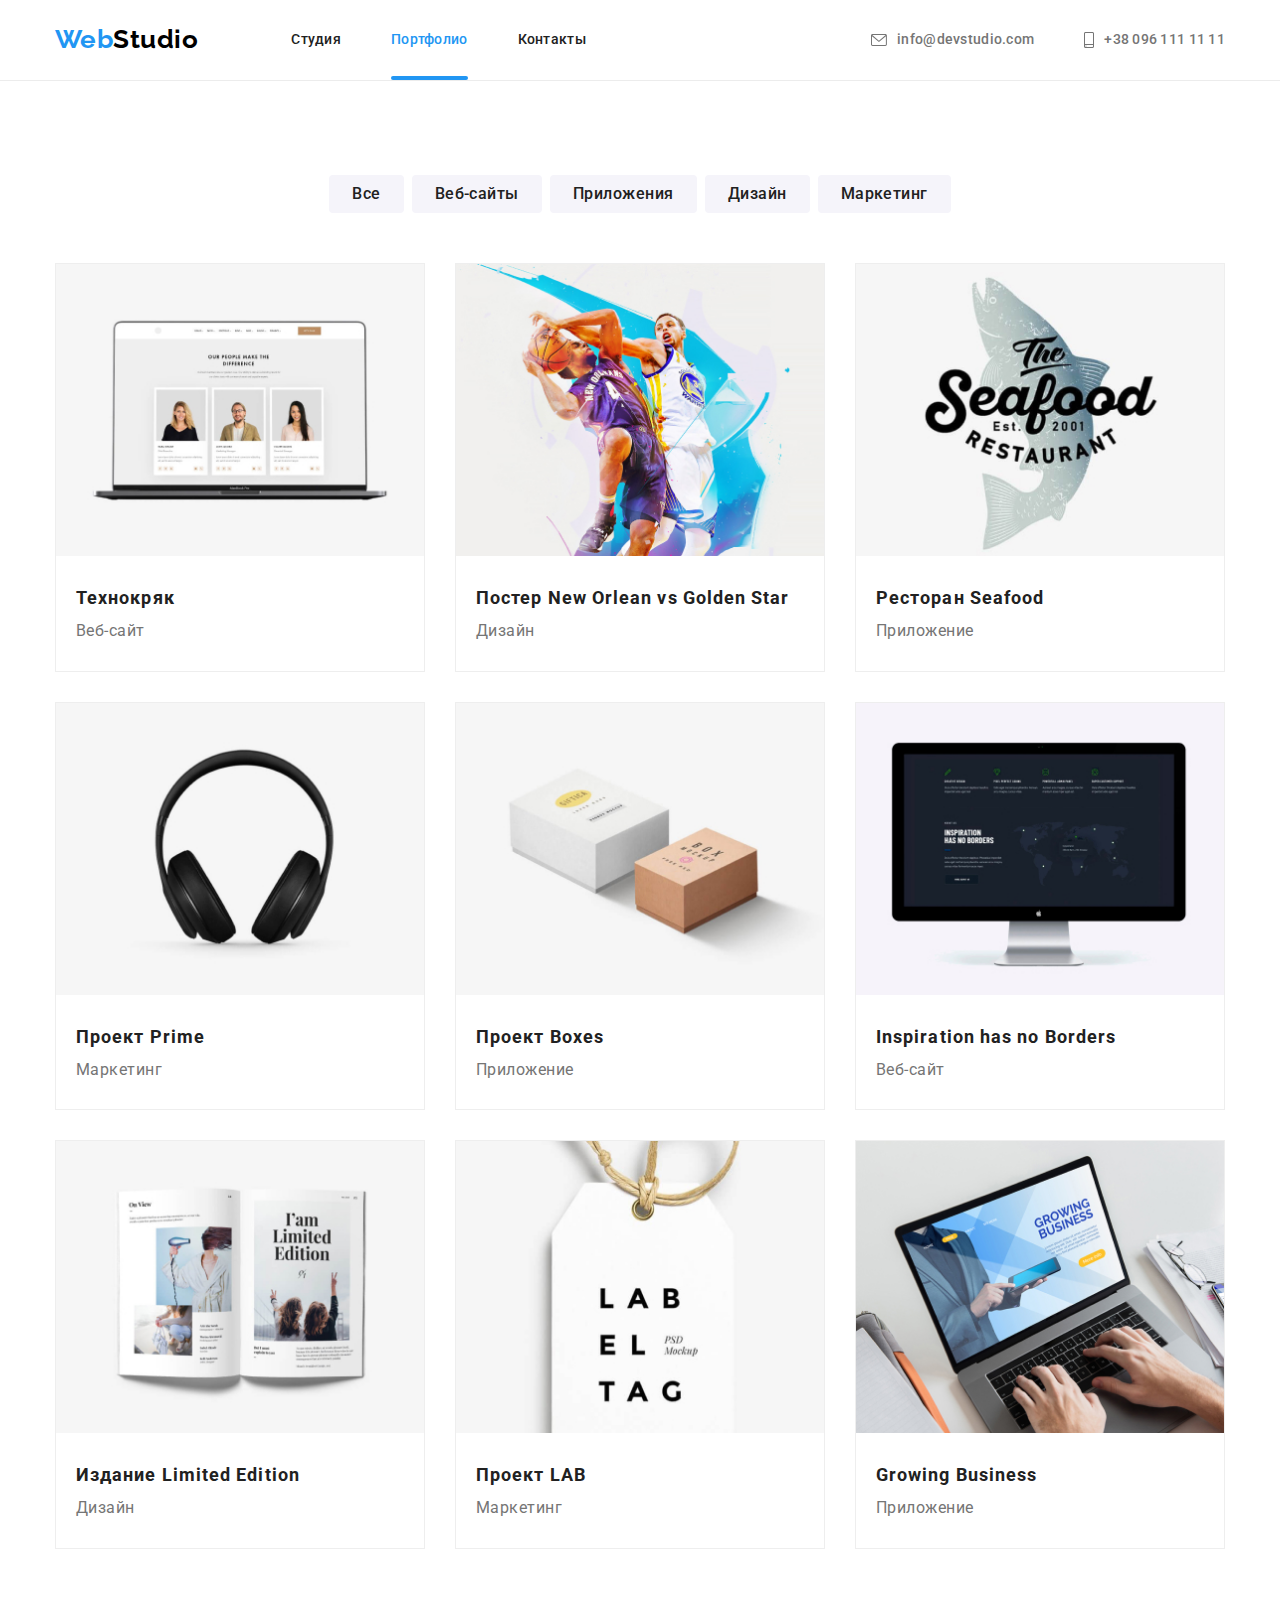
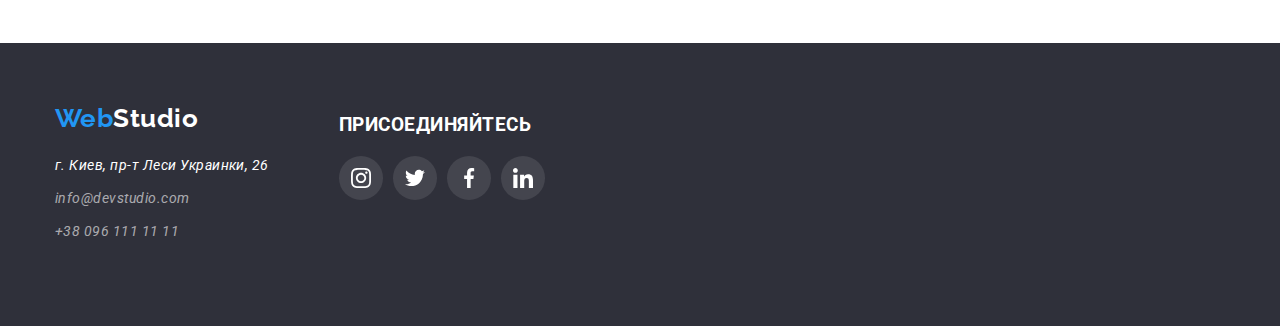
==== portfolio.html @ b2497fbb "Создал реп ДЗ6" ====
<!DOCTYPE html>
<html lang="ru">
  <head>
    <meta charset="UTF-8" />
    <meta name="viewport" content="width=device-width, initial-scale=1.0" />
    <title>portfolio</title>
    <link
      href="https://fonts.googleapis.com/css2?family=Raleway&family=Roboto:wght@400;500;700&display=swap"
      rel="stylesheet"
    />
    <link
      rel="stylesheet"
      href="https://cdnjs.cloudflare.com/ajax/libs/modern-normalize/1.0.0/modern-normalize.min.css"
    />
    <link rel="stylesheet" href="./css/style.css" />
  </head>
  <body>
    <!--header-->

    <header>
      <div class="container main-navigation">
        <nav class="main-nav">
          <a href="/" class="logo">
            Web<span class="logo-studio">Studio</span>
          </a>

          <ul class="header-nav">
            <li class="item">
              <a href="./index.html" class="link">Студия</a>
            </li>
            <li class="item">
              <a href="./portfolio.html" class="link current">Портфолио</a>
            </li>
            <li class="item">
              <a href="" class="link">Контакты</a>
            </li>
          </ul>
        </nav>
        <ul class="header-adress">
          <li class="item">
            <a href="mailto:info@devstudio.com">
              <svg class="mail-svg" width="16" height="12">
                <use href="./images/symbol-defs.svg#icon-mail"></use>
              </svg>
              info@devstudio.com</a
            >
          </li>
          <li class="item">
            <a href="tel:+380961111111">
              <svg class="tel-svg" width="10" height="16">
                <use href="./images/symbol-defs.svg#icon-smartphone"></use>
              </svg>
              +38 096 111 11 11</a
            >
          </li>
        </ul>
      </div>
    </header>

    <main>
      <section class="section card-item">
        <div class="container item-button">
          <h1 class="is-hidden">Портфолио</h1>
          <ul class="button-portfolio">
            <li class="item"><button type="button">Все</button></li>
            <li class="item"><button type="button">Веб-сайты</button></li>
            <li class="item"><button type="button">Приложения</button></li>
            <li class="item"><button type="button">Дизайн</button></li>
            <li class="item"><button type="button">Маркетинг</button></li>
          </ul>
        </div>
        <div class="container">
          <ul class="card-link">
            <li class="item">
              <a href="">
                <div class="card-container">
                  <img src="./images/pf1.jpg" alt="карточки сотрудников" />
                  <div class="overlay-container">
                    <p class="overlay-text">Технокряк это современная площадка распространения коронавируса. Компании используют эту платформу для цифрового шпионажа и атак на защищённые сервера конкурентов.</p>
                  </div>
                </div>
                
                <div class="card-img">
                  <h2>Технокряк</h2>
                  <p>Веб-сайт</p>
                </div>
              </a>
            </li>

            <li class="item">
              <a href="">
                <div class="card-container">
                  <img src="./images/pf2.jpg" alt="баскетболисты" />
                  <div class="overlay-container">
                    <p class="overlay-text">Технокряк это современная площадка распространения коронавируса. Компании используют эту платформу для цифрового шпионажа и атак на защищённые сервера конкурентов.</p>
                  </div>
                </div>
                
                <div class="card-img">
                  <h2>Постер New Orlean vs Golden Star</h2>
                  <p>Дизайн</p>
                </div>
              </a>
            </li>

            <li class="item">
              <a href="">
                <div class="card-container">
                  <img src="./images/pf3.jpg" alt="лого ресторана" />
                  <div class="overlay-container">
                    <p class="overlay-text">Технокряк это современная площадка распространения коронавируса. Компании используют эту платформу для цифрового шпионажа и атак на защищённые сервера конкурентов.</p>
                  </div>
                </div>
                
                <div class="card-img">
                  <h2>Ресторан Seafood</h2>
                  <p>Приложение</p>
                </div>
              </a>
            </li>

            <li class="item">
              <a href="">
                <div class="card-container">
                  <img src="./images/pf4.jpg" alt="наушники" />
                  <div class="overlay-container">
                    <p class="overlay-text">Технокряк это современная площадка распространения коронавируса. Компании используют эту платформу для цифрового шпионажа и атак на защищённые сервера конкурентов.</p>
                  </div>
                </div>
                
                <div class="card-img">
                  <h2>Проект Prime</h2>
                  <p>Маркетинг</p>
                </div>
              </a>
            </li>

            <li class="item">
              <a href="">
                <div class="card-container">
                  <img src="./images/pf5.jpg" alt="коробки" />
                  <div class="overlay-container">
                    <p class="overlay-text">Технокряк это современная площадка распространения коронавируса. Компании используют эту платформу для цифрового шпионажа и атак на защищённые сервера конкурентов.</p>
                  </div>
                </div>
                
                <div class="card-img">
                  <h2>Проект Boxes</h2>
                  <p>Приложение</p>
                </div>
              </a>
            </li>

            <li class="item">
              <a href="">
                <div class="card-container">
                  <img src="./images/pf6.jpg" alt="монитор" />
                  <div class="overlay-container">
                    <p class="overlay-text">Технокряк это современная площадка распространения коронавируса. Компании используют эту платформу для цифрового шпионажа и атак на защищённые сервера конкурентов.</p>
                  </div>
                </div>
                
                <div class="card-img">
                  <h2>Inspiration has no Borders</h2>
                  <p>Веб-сайт</p>
                </div>
              </a>
            </li>

            <li class="item">
              <a href="">
                <div class="card-container">
                  <img src="./images/pf7.jpg" alt="журнал" />
                  <div class="overlay-container">
                    <p class="overlay-text">Технокряк это современная площадка распространения коронавируса. Компании используют эту платформу для цифрового шпионажа и атак на защищённые сервера конкурентов.</p>
                  </div>
                </div>
                
                <div class="card-img">
                  <h2>Издание Limited Edition</h2>
                  <p>Дизайн</p>
                </div>
              </a>
            </li>

            <li class="item">
              <a href="">
                <div class="card-container">
                  <img src="./images/pf8.jpg" alt="бирка" />
                  <div class="overlay-container">
                    <p class="overlay-text">Технокряк это современная площадка распространения коронавируса. Компании используют эту платформу для цифрового шпионажа и атак на защищённые сервера конкурентов.</p>
                  </div>
                </div>
                
                <div class="card-img">
                  <h2>Проект LAB</h2>
                  <p>Маркетинг</p>
                </div>
              </a>
            </li>

            <li class="item">
              <a href="">
                <div class="card-container">
                  <img src="./images/pf9.jpg" alt="ноутбук" />
                  <div class="overlay-container">
                    <p class="overlay-text">Технокряк это современная площадка распространения коронавируса. Компании используют эту платформу для цифрового шпионажа и атак на защищённые сервера конкурентов.</p>
                  </div>
                </div>
                
                <div class="card-img">
                  <h2>Growing Business</h2>
                  <p>Приложение</p>
                </div>
              </a>
            </li>
          </ul>
        </div>
      </section>
    </main>

    <!--footer-->
    <footer>
      <div class="container footer">
        <div class="container-adress-footer">
           <a href="/" class="logo-footer">
          Web<span class="studio-footer">Studio</span>
          </a>
          <address>
          <ul class="adress-title">
            <li class="location"><p>г. Киев, пр-т Леси Украинки, 26</p></li>
            <li>
              <a href="mailto:info@devstudio.com" class="link"
                >info@devstudio.com</a
              >
            </li>
            <li>
              <a href="tel:+380961111111" class="link">+38 096 111 11 11</a>
            </li>
          </ul>
        </div>
        <div class="container-list-footer">
          <h3 class="title footer">ПРИСОЕДИНЯЙТЕСЬ</h3>
          <ul class="social-list footer">
            <li class="social-item">
              <a href="" class="social-link footer">
                <svg class="link-icon" width="20" height="20">
                  <use href="./images/symbol-defs.svg#icon-instagram"></use>
                </svg>
              </a>
            </li>
            <li class="social-item">
              <a href="" class="social-link footer">
                <svg class="link-icon" width="20" height="20">
                  <use href="./images/symbol-defs.svg#icon-twitter"></use>
                </svg>
              </a>
            </li>
            <li class="social-item">
              <a href="" class="social-link footer">
                <svg class="link-icon" width="20" height="20">
                  <use href="./images/symbol-defs.svg#icon-facebook"></use>
                </svg>
              </a>
            </li>
            <li class="social-item">
              <a href="" class="social-link footer">
                <svg class="link-icon" width="20" height="20">
                  <use href="./images/symbol-defs.svg#icon-linter"></use>
                </svg>
              </a>
            </li>
          </ul>
        </div>
       
          
        </address>
      </div>
    </footer>
  </body>
</html>
---- css/style.css ----
:root {
  --title-text-color: #212121;
  --primary-text-color: #757575;
  --accent-color: #2196f3;
  --studio-text: #000000;
  --white-text: #ffffff;
  --bg-button-portfolio: #f5f4fa;
}
body {
  background-color: var(--white-text);
  font-family: roboto, sans-serif;
  letter-spacing: 0.03em;
}
h1,
h2,
h3,
p {
  margin: 0;
  padding: 0;
}

img {
  display: block;
  max-width: 100%;
  height: auto;
}

/* цвет основного текста #212121 */
/* цвет дополнительного текста #757575 */
/* белый текст #FFFFFF */
/* акцент-синий текст #2196F3 */

.container {
  width: 1200px;
  margin: 0 auto;
  padding-left: 15px;
  padding-right: 15px;
}

.logo {
  color: var(--accent-color);
  font-weight: 700;
  font-family: Raleway, sans-serif;
  font-size: 26px;
  line-height: 1.2;
  text-decoration: none;
}
.logo-studio {
  color: var(--studio-text);
}
ul {
  list-style: none;
  padding: 0;
  margin: 0;
}
.header-nav {
  display: flex;
  margin-left: 93px;
}
.header-nav .item + .item {
  margin-left: 50px;
}
.header-nav a {
  display: block;
  padding-top: 32px;
  padding-bottom: 32px;

  color: var(--title-text-color);

  font-weight: 500;
  font-size: 14px;
  line-height: 1.14;
  letter-spacing: 0.02em;
  text-decoration: none;

  transition: color 250ms cubic-bezier(0.4, 0, 0.2, 1);
  position: relative;
}
.header-nav a:hover,
.header-nav a:focus {
  color: var(--accent-color);
}
.header-nav .link.current {
  color: var(--accent-color);
}

.header-nav .link::after {
  content: "";
  display: block;
  position: absolute;
  left: 0;
  bottom: 0;

  width: 100%;
  height: 4px;
  background-color: var(--accent-color);
  border-radius: 2px;

  transform: scaleX(0);
  transition: transform 250ms cubic-bezier(0.4, 0, 0.2, 1);
}

.header-nav .link.current::after {
  transform: scaleX(1);
}

.header-adress {
  display: flex;
  margin-left: auto;
}

.header-adress .item + .item {
  margin-left: 50px;
}

.mail-svg {
  fill: currentColor;
  margin-right: 10px;
}
.tel-svg {
  fill: currentColor;
  margin-right: 10px;
}

.header-adress a {
  display: flex;
  align-items: center;
  padding-top: 32px;
  padding-bottom: 32px;

  color: var(--primary-text-color);
  font-weight: 500;

  font-size: 14px;
  line-height: 1.14;
  letter-spacing: 0.02em;
  text-decoration: none;
  transition: color 250ms cubic-bezier(0.4, 0, 0.2, 1);
}
.header-adress a:hover,
.header-adress a:focus {
  color: var(--accent-color);
}

.main-navigation {
  display: flex;
  align-items: center;
  justify-content: center;
}
header {
  border-bottom: 1px solid #ececec;
}

.main-nav {
  display: flex;
  align-items: center;
  justify-content: center;
}

.overlay {
  max-width: 1600px;
  height: 600px;
  margin-left: auto;
  margin-right: auto;
  /* background-color: #c4c4c4; */
  background-image: linear-gradient(
      to right,
      rgba(47, 48, 58, 0.4),
      rgba(47, 48, 58, 0.4)
    ),
    url(../images/overlay.jpg), linear-gradient(to right, #c4c4c4, #c4c4c4);
  background-position: center;
  background-size: cover;
  background-repeat: no-repeat;
  padding: 200px 452px;
}

.hero {
  text-align: center;
}
.hero-title {
  color: var(--white-text);
  font-weight: 900;
  font-size: 44px;
  line-height: 1.36;
  text-align: center;
  letter-spacing: 0.06em;

  margin-top: 0px;
  margin-bottom: 30px;
}
.section-title {
  color: var(--title-text-color);
  font-weight: 700;
  font-size: 36px;
  line-height: 1.17;
  text-align: center;
  margin-bottom: 50px;
}
.section-title.centered {
  text-align: center;
}
.section {
  margin-bottom: 94px;
}

.section.our-team {
  background-color: var(--bg-button-portfolio);
  padding-top: 94px;
  padding-bottom: 94px;
  margin-bottom: 94px;
}

.advantages-title {
  display: flex;
}
.is-hidden {
  display: none;
}

.advantages-title .item {
  width: calc((100% - 3 * 30px) / 4);
  margin-right: 30px;
}

.advantages-title .item:last-child {
  margin-right: 0;
}
.advantages-title .item::before {
  content: "";
  display: block;

  height: 120px;
  background-image: url(../images/Group.svg);
  /* background-size: contain; */
  background-repeat: no-repeat;
  background-position: center;
  background-color: var(--bg-button-portfolio);

  margin-bottom: 30px;
}
.advantages-title .clock-item::before {
  background-image: url(../images/clock\ 1.svg);
}
.advantages-title .diagram-item::before {
  background-image: url(../images/diagram\ 1.svg);
}
.advantages-title .astronaut-item::before {
  background-image: url(../images/astronaut\ 1.svg);
}
.advantages-title .title {
  color: var(--title-text-color);
  font-weight: 700;
  font-size: 14px;
  line-height: 1.14;
  margin-bottom: 10px;
}
.advantages-title .lead {
  color: var(--primary-text-color);
  font-weight: 400;
  font-size: 14px;
  line-height: 1.71;
}
.list-img {
  display: flex;
  justify-content: space-between;
}

.list-img .item {
  width: calc((100% -60px) / 3);
  margin-right: 30px;
  position: relative;
}

.list-img .item:last-child {
  margin-right: 0px;
}
.container-img {
  background-color: rgba(47, 48, 58, 0.8);
  display: block;
  padding-top: 27px;
  padding-bottom: 27px;

  position: absolute;
  right: 0;
  bottom: 0;
  left: 0;
}
.title.img {
  font-size: 14px;
  line-height: 1.14em;
  text-align: center;
  color: var(--white-text);
  text-transform: uppercase;
}

/* our-team */
.our-team {
  display: flex;
}

.our-team .item {
  width: calc((100% - 3 * 30px) / 4);
  margin-right: 30px;
  background-color: var(--white-text);
  border-radius: 0px 0px 4px 4px;
  box-shadow: 0px 1px 3px rgba(0, 0, 0, 0.12), 0px 1px 1px rgba(0, 0, 0, 0.14),
    0px 2px 1px rgba(0, 0, 0, 0.2);
}

.our-team .item:last-child {
  margin-right: 0px;
}

.our-team .name {
  color: var(--title-text-color);
  font-weight: 500;
  font-size: 16px;
  line-height: 1.19;
  text-align: center;

  margin-top: 30px;
  margin-bottom: 10px;
}
.our-team .specialty {
  color: var(--primary-text-color);
  font-weight: 400;
  font-size: 16px;
  line-height: 1.19;
  text-align: center;
}
.social-list {
  display: flex;
  justify-content: center;
  margin-top: 16px;
  margin-bottom: 30px;
}
.circle {
  fill: #ffffff;
}
.link-icon {
  /* --color3: var(--white-text);
  --color4: #afb1b8; */

  /* transition: all 250ms cubic-bezier(0.4, 0, 0.2, 1); */
  /* fill 500ms cubic-bezier(0.4, 0, 0.2, 1); */
}
.link-icon:hover {
  --color3: var(--accent-color);
  --color4: var(--white-text);
}
.social-link {
  display: flex;
  padding: 0;
  height: 44px;
  width: 44px;
  fill: #afb1b8;
  background-color: var(--white-text);
  border-radius: 50%;
  justify-content: center;
  align-items: center;

  background-repeat: no-repeat;
  background-position: center;

  transition: fill 250ms cubic-bezier(0.4, 0, 0.2, 1),
    background-color 250ms cubic-bezier(0.4, 0, 0.2, 1);
}

.social-link:hover,
.social-link:focus {
  fill: var(--white-text);
  background-color: var(--accent-color);
}

.social-item:not(:last-child) {
  margin-right: 10px;
}

/* client */

.client-list {
  display: flex;
  justify-content: center;
}
.client-link {
  width: 170px;
  height: 90px;
  border: 1px solid #afb1b8;
  border-radius: 4px;

  display: flex;
  justify-content: center;
  align-items: center;
}

.client-item:not(:last-child) {
  margin-right: 30px;
}
.client-icon {
  fill: #afb1b8;

  transition: fill 250ms cubic-bezier(0.4, 0, 0.2, 1),
    border 250ms cubic-bezier(0.4, 0, 0.2, 1);
}
.client-link:hover .client-icon {
  fill: var(--accent-color);
}
.client-link:hover {
  border: 1px solid var(--accent-color);
}

/* button */
.button {
  background-color: var(--accent-color);
  color: var(--white-text);

  display: inline-block;
  border-radius: 4px;
  padding: 10px 32px;
  min-width: 200px;
  text-align: center;

  font-family: inherit;
  font-weight: 700;
  font-size: 16px;
  line-height: 1.88;
  letter-spacing: 0.06em;
  text-decoration: none;

  transition: cursor 250ms cubic-bezier(0.4, 0, 0.2, 1);
}
.button:hover {
  cursor: pointer;
}

/* Портфолио */
.card-item {
  margin-top: 94px;
}

.button-portfolio {
  display: flex;
  align-items: center;
  justify-content: center;
  padding-bottom: 16px;
  margin-bottom: 34px;
}
.button-portfolio .item {
  margin-right: 8px;
}

.button-portfolio .item:last-child {
  margin-right: 0px;
}

.card-link .card-img {
  padding: 24px 20px;
}

.button-portfolio button {
  background-color: var(--bg-button-portfolio);
  color: var(--title-text-color);

  display: inline-block;
  border-radius: 4px;
  padding: 5px 22px;
  min-width: 73px;
  text-align: center;
  border: 1px solid transparent;

  letter-spacing: 0.03em;
  font-family: inherit;
  font-weight: 500;
  font-size: 16px;
  line-height: 1.63;
  text-decoration: none;
  text-align: center;
  transition: background-color 250ms cubic-bezier(0.4, 0, 0.2, 1),
    color 250ms cubic-bezier(0.4, 0, 0.2, 1),
    cursor 250ms cubic-bezier(0.4, 0, 0.2, 1);
}

.button-portfolio button:hover,
.button-portfolio button:focus {
  background-color: var(--accent-color);
  color: var(--white-text);
  cursor: pointer;
}

.card-link h2 {
  color: var(--title-text-color);
  font-weight: 700;
  font-size: 18px;
  line-height: 2;
  letter-spacing: 0.06em;
}
.card-link p {
  color: var(--primary-text-color);
  font-weight: 400;
  font-size: 16px;
  line-height: 1.88;
}
.card-link a {
  text-decoration: none;
}

.card-link {
  display: flex;
  flex-wrap: wrap;
  margin: -15px;
}
.card-link .item {
  /* width: calc((100% - 60px) / 3); */
  width: 370px;
  margin: 15px;
  background: #ffffff;
  border: 1px solid #eeeeee;
  box-sizing: border-box;

  transition: box-shadow 250ms cubic-bezier(0.4, 0, 0.2, 1);
}
.card-link .item:hover {
  box-shadow: 0px 1px 1px rgba(0, 0, 0, 0.12), 0px 4px 4px rgba(0, 0, 0, 0.06),
    1px 4px 6px rgba(0, 0, 0, 0.16);
}
.card-container {
  position: relative;
  overflow: hidden;
}

.overlay-container {
  position: absolute;
  top: 0;
  left: 0;
  width: 100%;
  height: 100%;

  padding: 63px 24px;
  background: rgba(33, 150, 243, 0.9);

  transform: translateY(100%);
  transition: transform 250ms cubic-bezier(0.4, 0, 0.2, 1);
}
.card-link .item:hover .overlay-container {
  transform: translateY(0);
}
.card-link .overlay-text {
  font-style: normal;
  font-weight: normal;
  font-size: 18px;
  line-height: 1.56;

  color: var(--white-text);
}

/* footer */
footer {
  background-color: #2f303a;
}
.container.footer {
  display: flex;
  /* justify-content: center; */
  padding-top: 60px;
  padding-bottom: 60px;
}
.container-list-footer {
  margin: 12px 0 36px 70px;
}

.title.footer {
  color: var(--white-text);
  margin-bottom: 20px;
}

.social-link.footer {
  fill: var(--white-text);
  background-color: rgba(255, 255, 255, 0.1);
}

.social-link.footer:hover,
.social-link.footer:focus {
  background-color: var(--accent-color);
}

.logo-footer {
  color: var(--accent-color);
  font-family: Raleway, sans-serif;
  text-decoration: none;
  font-weight: 700;
  font-size: 26px;
  line-height: 1.2;

  display: inline-block;
  margin-bottom: 20px;
}
.studio-footer {
  color: var(--white-text);
}
.adress-title .location {
  color: var(--white-text);
  text-decoration: none;
  font-weight: 400;
  font-size: 14px;
  line-height: 1.71;
}
.adress-title .link {
  color: rgba(255, 255, 255, 0.6);
  text-decoration: none;
  font-weight: 400;
  font-size: 14px;
  line-height: 1.71;

  margin-top: 9px;
  display: inline-block;
}

/* модальное окно */

.backdrop {
  position: fixed;
  top: 0;
  left: 0;
  width: 100%;
  height: 100%;
  background-color: rgba(0, 0, 0, 0.2);

  opacity: 1;
  transition: opacity 250ms cubic-bezier(0.4, 0, 0.2, 1);
}
.backdrop.is-is-hidden {
  opacity: 0;
  pointer-events: none;
}

.backdrop.is-is-hidden .modal {
  transform: translate(-50%, -50%) scale(0.8);
}

.modal {
  position: relative;
  top: 50%;
  left: 50%;

  width: 528px;
  height: 581px;

  transform: translate(-50%, -50%) scale(1);
  transition: transform 250ms cubic-bezier(0.4, 0, 0.2, 1);

  background: var(--white-text);
  box-shadow: 0px 1px 3px rgba(0, 0, 0, 0.12), 0px 1px 1px rgba(0, 0, 0, 0.14),
    0px 2px 1px rgba(0, 0, 0, 0.2);
  border-radius: 4px;
}

.button-close {
  position: absolute;
  top: 0;
  right: 0;
  margin: 8px;
  padding: 0;
  display: flex;
  justify-content: center;
  align-items: center;

  height: 30px;
  width: 30px;
  border: none;
  border-radius: 50%;
  transition: cursor 250ms cubic-bezier(0.4, 0, 0.2, 1);
}
.button-close:hover {
  cursor: pointer;
}
.close-icon {
  height: 100%;
  width: 100%;
}
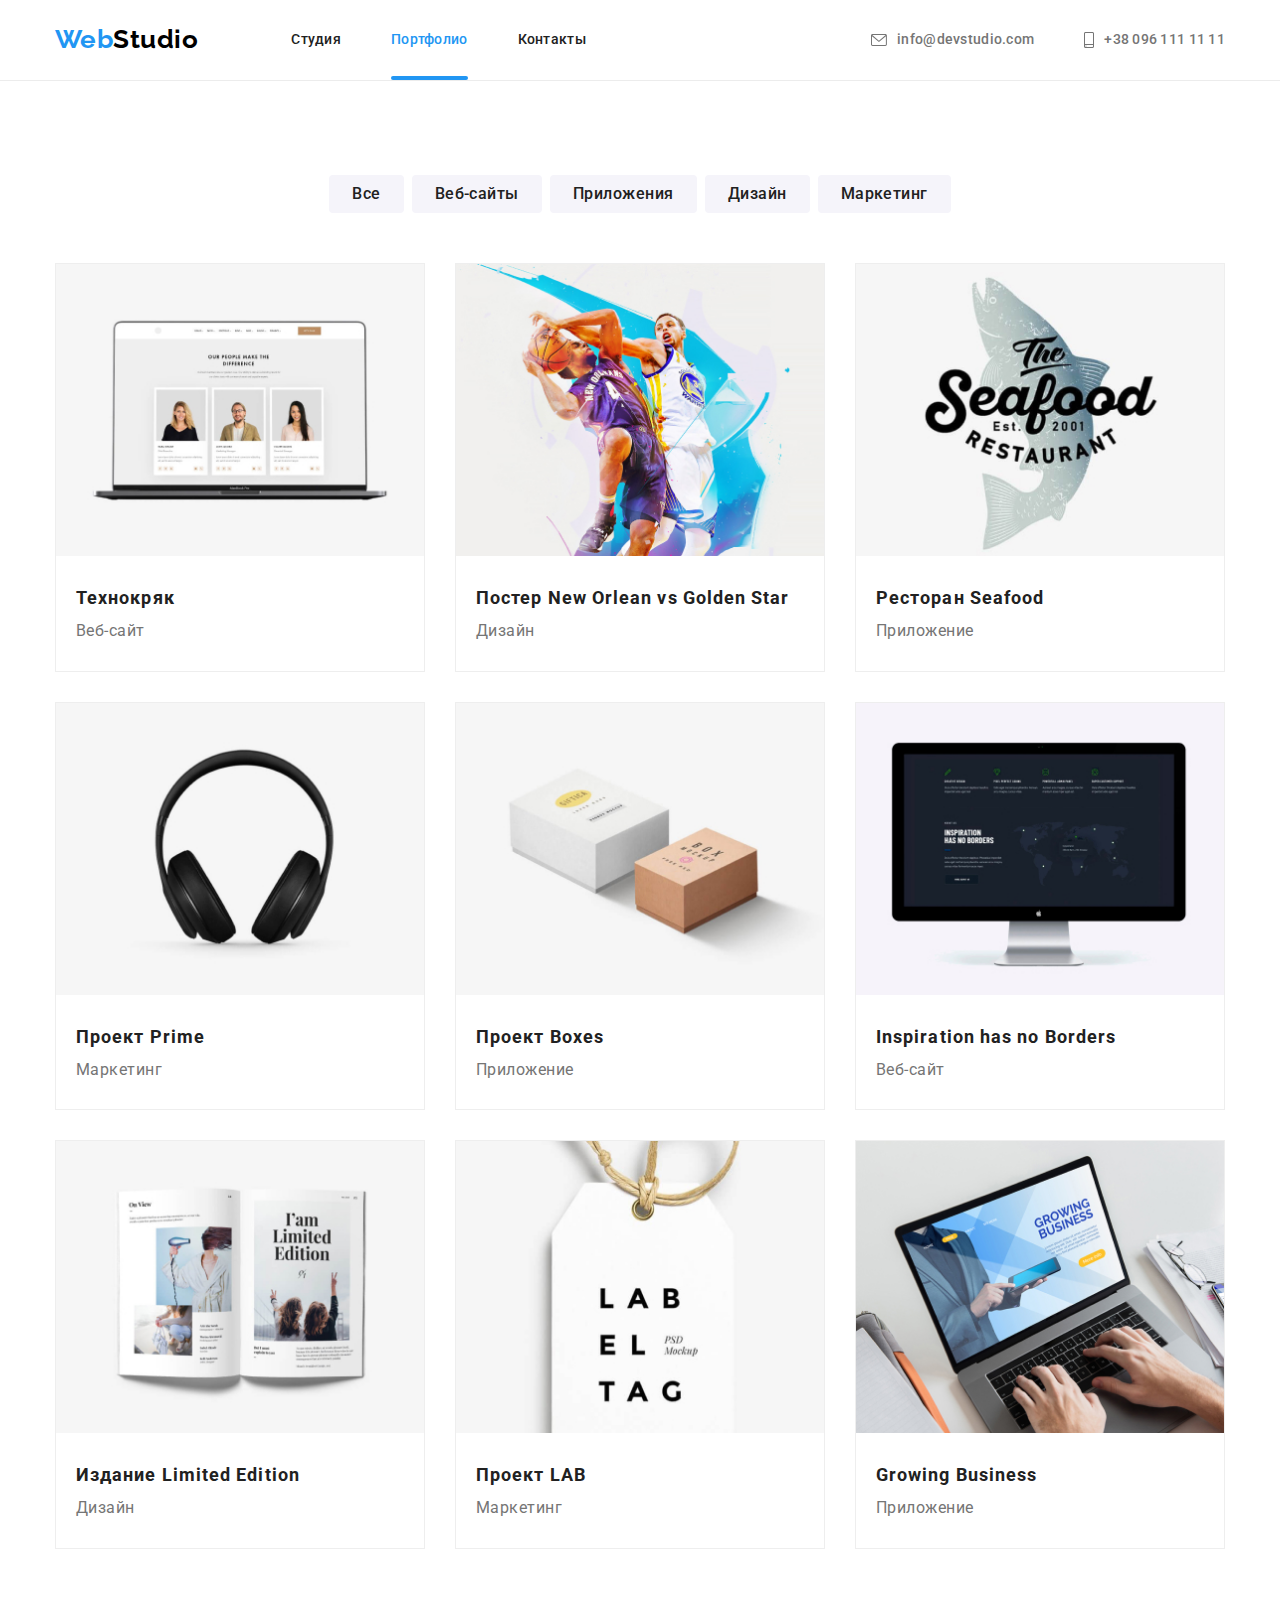
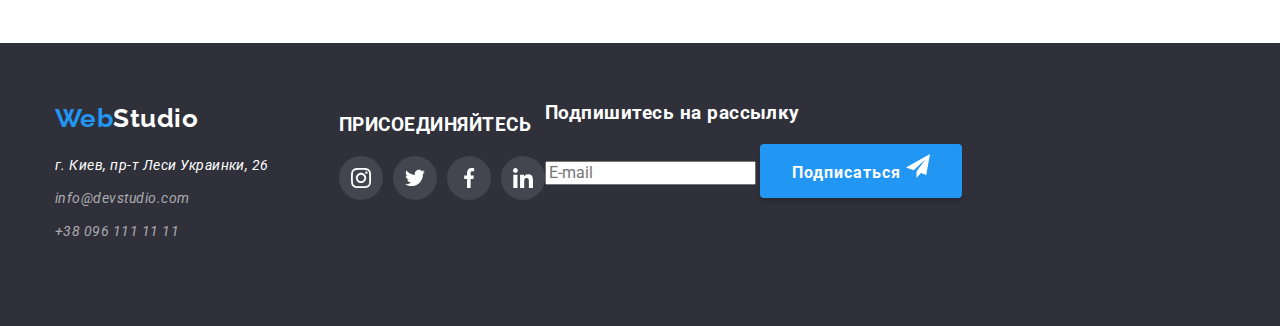
==== commit a670d2ea: "Закончил ДЗ6" ====
--- a/portfolio.html
+++ b/portfolio.html
@@ -272,6 +272,17 @@
             </li>
           </ul>
         </div>
+        <div class="subscription">
+          <h3 class="title footer">Подпишитесь на рассылку</h3>
+          <form class="footer-form" action="">
+            <input class="footer-input" type="email" name="mail" placeholder="E-mail">
+            <button class="button subscription-button">Подписаться
+              <svg class="subscription-icon" width="24" height="24">
+                  <use href="./images/symbol-defs.svg#icon-icon-send"></use>
+                </svg>
+            </button>
+          </form>
+        </div>
        
           
         </address>
--- a/css/style.css
+++ b/css/style.css
@@ -338,13 +338,7 @@
 .circle {
   fill: #ffffff;
 }
-.link-icon {
-  /* --color3: var(--white-text);
-  --color4: #afb1b8; */
-
-  /* transition: all 250ms cubic-bezier(0.4, 0, 0.2, 1); */
-  /* fill 500ms cubic-bezier(0.4, 0, 0.2, 1); */
-}
+
 .link-icon:hover {
   --color3: var(--accent-color);
   --color4: var(--white-text);
@@ -412,8 +406,10 @@
 
 /* button */
 .button {
+  border: none;
   background-color: var(--accent-color);
   color: var(--white-text);
+  box-shadow: 0px 4px 4px rgba(0, 0, 0, 0.15);
 
   display: inline-block;
   border-radius: 4px;
@@ -642,6 +638,9 @@
   top: 50%;
   left: 50%;
 
+  padding-top: 40px;
+  padding-bottom: 40px;
+
   width: 528px;
   height: 581px;
 
@@ -663,17 +662,180 @@
   display: flex;
   justify-content: center;
   align-items: center;
+  fill: var(--studio-text);
 
   height: 30px;
   width: 30px;
-  border: none;
   border-radius: 50%;
+  border: 1px solid rgba(0, 0, 0, 0.1);
   transition: cursor 250ms cubic-bezier(0.4, 0, 0.2, 1);
 }
 .button-close:hover {
   cursor: pointer;
+  fill: var(--accent-color);
 }
 .close-icon {
   height: 100%;
   width: 100%;
 }
+
+textarea {
+  resize: none;
+}
+.form {
+  width: 448px;
+  margin-left: auto;
+  margin-right: auto;
+}
+.form-field {
+  position: relative;
+  display: flex;
+  flex-direction: column;
+}
+
+.form-field label {
+  margin-bottom: 4px;
+  margin-top: 10px;
+}
+
+.form-field input {
+  margin: 0;
+  padding: 0;
+  height: 40px;
+}
+
+.form-text {
+  font-style: normal;
+  font-weight: bold;
+  font-size: 20px;
+  line-height: 1.15;
+  text-align: center;
+  letter-spacing: 0.03em;
+
+  color: var(--title-text-color);
+
+  margin-bottom: 12px;
+}
+
+.form-label {
+  font-family: Roboto;
+  font-style: normal;
+  font-weight: normal;
+  font-size: 12px;
+  line-height: 1.17;
+  letter-spacing: 0.01em;
+
+  color: var(--primary-text-color);
+}
+.form-field .form-input {
+  outline: none;
+  border: 1px solid rgba(33, 33, 33, 0.2);
+  border-radius: 4px;
+  padding-left: 42px;
+}
+
+.form-icon {
+  position: absolute;
+  top: 70%;
+  left: 12px;
+  transform: translateY(-50%);
+  display: inline-block;
+  width: 18px;
+  height: 18px;
+  fill: var(--title-text-color);
+  transition: fill 250ms cubic-bezier(0.4, 0, 0.2, 1),
+    border-color 250ms cubic-bezier(0.4, 0, 0.2, 1);
+}
+
+.form-input:focus ~ .form-icon {
+  fill: var(--accent-color);
+}
+
+.form-input:focus {
+  border-color: var(--accent-color);
+}
+
+.comment {
+  padding: 12px 16px 12px 16px;
+  outline: none;
+  border: 1px solid rgba(33, 33, 33, 0.2);
+  border-radius: 4px;
+  height: 120px;
+  width: 448px;
+
+  font-family: Roboto;
+  font-style: normal;
+  font-weight: normal;
+  font-size: 12px;
+  line-height: 1.17;
+  letter-spacing: 0.01em;
+  /* color: rgba(117, 117, 117, 0.5); */
+}
+
+.form-field.checkbox {
+  flex-direction: row;
+  align-items: center;
+
+  margin-top: 25px;
+  margin-bottom: 35px;
+}
+
+.checkbox-label {
+  display: flex;
+  align-items: center;
+
+  font-family: Roboto;
+  font-style: normal;
+  font-weight: normal;
+  font-size: 14px;
+  line-height: 1.71px;
+  letter-spacing: 0.03em;
+
+  color: var(--primary-text-color);
+}
+
+.checkbox .checkbox-input {
+  height: 15px;
+}
+
+.checkbox .checkbox-label {
+  margin: 0 auto;
+}
+
+.checkbox-input {
+  -webkit-appearance: none;
+  -moz-appearance: none;
+  appearance: none;
+  position: absolute;
+}
+
+.checkbox-icon {
+  display: inline-block;
+  width: 16px;
+  height: 15px;
+  margin-right: 8px;
+  background-color: var(--white-text);
+  border: 2px solid var(--title-text-color);
+  border-radius: 2px;
+
+  transition: background-color 250ms cubic-bezier(0.4, 0, 0.2, 1),
+    border-color 250ms cubic-bezier(0.4, 0, 0.2, 1);
+}
+
+.checkbox-input:checked + .checkbox-icon {
+  background-color: var(--accent-color);
+  border-color: var(--accent-color);
+  background-image: url("../images/check.svg");
+  background-size: contain;
+  background-origin: border-box;
+  background-repeat: no-repeat;
+}
+
+.contract {
+  color: var(--accent-color);
+}
+
+.button.form-button {
+  position: absolute;
+  left: 30%;
+}
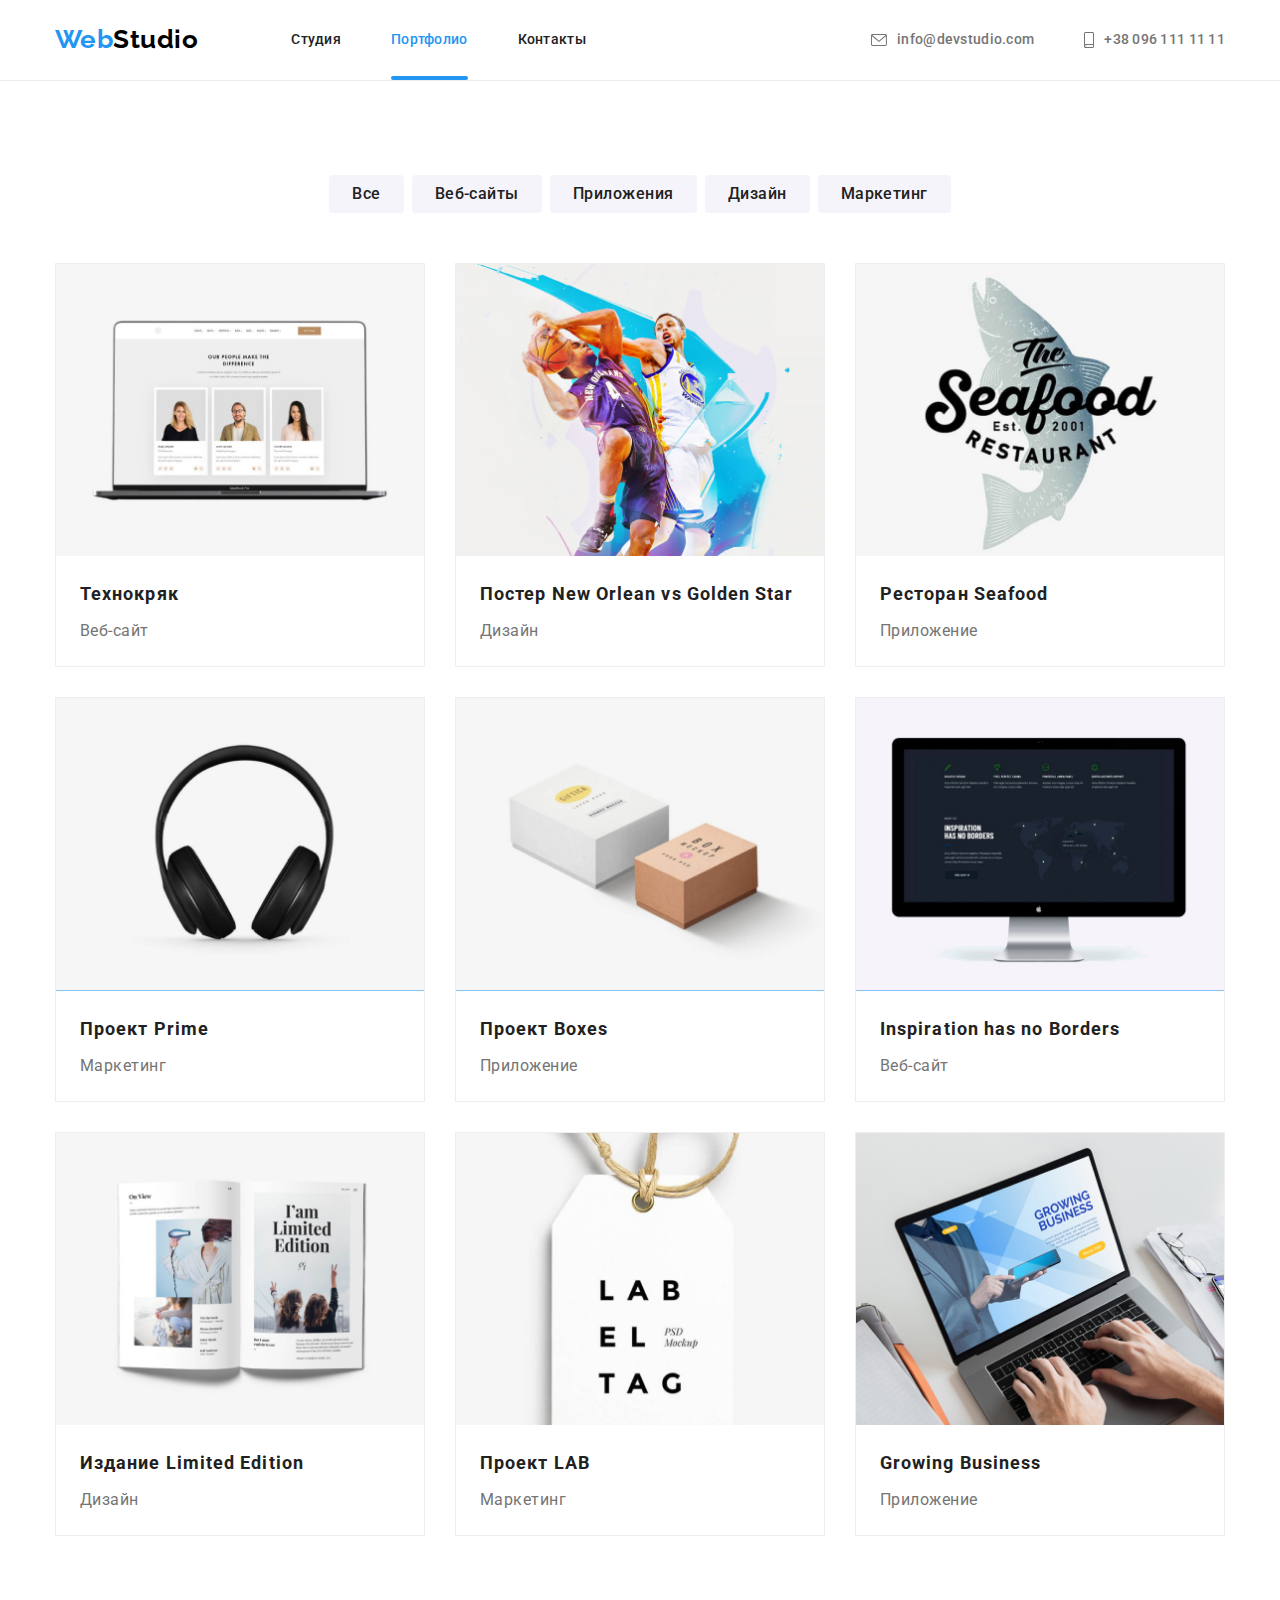
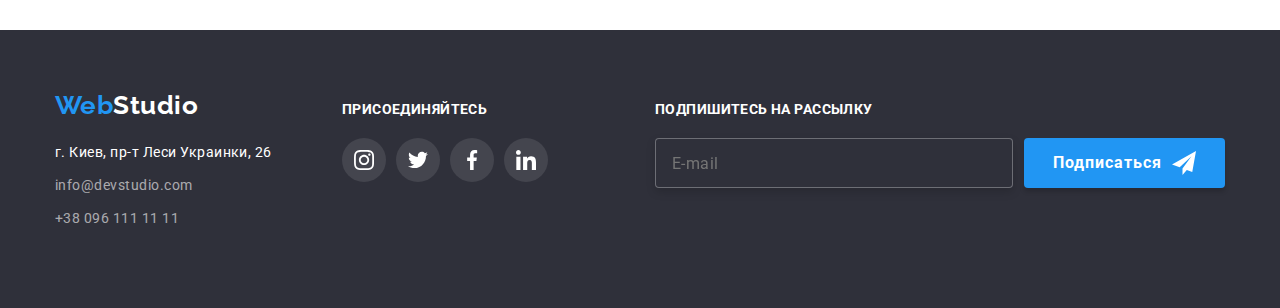
==== commit e2d7f35f: "DZ6 #28" ====
--- a/portfolio.html
+++ b/portfolio.html
@@ -76,10 +76,15 @@
                 <div class="card-container">
                   <img src="./images/pf1.jpg" alt="карточки сотрудников" />
                   <div class="overlay-container">
-                    <p class="overlay-text">Технокряк это современная площадка распространения коронавируса. Компании используют эту платформу для цифрового шпионажа и атак на защищённые сервера конкурентов.</p>
-                  </div>
-                </div>
-                
+                    <p class="overlay-text">
+                      Технокряк это современная площадка распространения
+                      коронавируса. Компании используют эту платформу для
+                      цифрового шпионажа и атак на защищённые сервера
+                      конкурентов.
+                    </p>
+                  </div>
+                </div>
+
                 <div class="card-img">
                   <h2>Технокряк</h2>
                   <p>Веб-сайт</p>
@@ -92,10 +97,15 @@
                 <div class="card-container">
                   <img src="./images/pf2.jpg" alt="баскетболисты" />
                   <div class="overlay-container">
-                    <p class="overlay-text">Технокряк это современная площадка распространения коронавируса. Компании используют эту платформу для цифрового шпионажа и атак на защищённые сервера конкурентов.</p>
-                  </div>
-                </div>
-                
+                    <p class="overlay-text">
+                      Технокряк это современная площадка распространения
+                      коронавируса. Компании используют эту платформу для
+                      цифрового шпионажа и атак на защищённые сервера
+                      конкурентов.
+                    </p>
+                  </div>
+                </div>
+
                 <div class="card-img">
                   <h2>Постер New Orlean vs Golden Star</h2>
                   <p>Дизайн</p>
@@ -108,10 +118,15 @@
                 <div class="card-container">
                   <img src="./images/pf3.jpg" alt="лого ресторана" />
                   <div class="overlay-container">
-                    <p class="overlay-text">Технокряк это современная площадка распространения коронавируса. Компании используют эту платформу для цифрового шпионажа и атак на защищённые сервера конкурентов.</p>
-                  </div>
-                </div>
-                
+                    <p class="overlay-text">
+                      Технокряк это современная площадка распространения
+                      коронавируса. Компании используют эту платформу для
+                      цифрового шпионажа и атак на защищённые сервера
+                      конкурентов.
+                    </p>
+                  </div>
+                </div>
+
                 <div class="card-img">
                   <h2>Ресторан Seafood</h2>
                   <p>Приложение</p>
@@ -124,10 +139,15 @@
                 <div class="card-container">
                   <img src="./images/pf4.jpg" alt="наушники" />
                   <div class="overlay-container">
-                    <p class="overlay-text">Технокряк это современная площадка распространения коронавируса. Компании используют эту платформу для цифрового шпионажа и атак на защищённые сервера конкурентов.</p>
-                  </div>
-                </div>
-                
+                    <p class="overlay-text">
+                      Технокряк это современная площадка распространения
+                      коронавируса. Компании используют эту платформу для
+                      цифрового шпионажа и атак на защищённые сервера
+                      конкурентов.
+                    </p>
+                  </div>
+                </div>
+
                 <div class="card-img">
                   <h2>Проект Prime</h2>
                   <p>Маркетинг</p>
@@ -140,10 +160,15 @@
                 <div class="card-container">
                   <img src="./images/pf5.jpg" alt="коробки" />
                   <div class="overlay-container">
-                    <p class="overlay-text">Технокряк это современная площадка распространения коронавируса. Компании используют эту платформу для цифрового шпионажа и атак на защищённые сервера конкурентов.</p>
-                  </div>
-                </div>
-                
+                    <p class="overlay-text">
+                      Технокряк это современная площадка распространения
+                      коронавируса. Компании используют эту платформу для
+                      цифрового шпионажа и атак на защищённые сервера
+                      конкурентов.
+                    </p>
+                  </div>
+                </div>
+
                 <div class="card-img">
                   <h2>Проект Boxes</h2>
                   <p>Приложение</p>
@@ -156,10 +181,15 @@
                 <div class="card-container">
                   <img src="./images/pf6.jpg" alt="монитор" />
                   <div class="overlay-container">
-                    <p class="overlay-text">Технокряк это современная площадка распространения коронавируса. Компании используют эту платформу для цифрового шпионажа и атак на защищённые сервера конкурентов.</p>
-                  </div>
-                </div>
-                
+                    <p class="overlay-text">
+                      Технокряк это современная площадка распространения
+                      коронавируса. Компании используют эту платформу для
+                      цифрового шпионажа и атак на защищённые сервера
+                      конкурентов.
+                    </p>
+                  </div>
+                </div>
+
                 <div class="card-img">
                   <h2>Inspiration has no Borders</h2>
                   <p>Веб-сайт</p>
@@ -172,10 +202,15 @@
                 <div class="card-container">
                   <img src="./images/pf7.jpg" alt="журнал" />
                   <div class="overlay-container">
-                    <p class="overlay-text">Технокряк это современная площадка распространения коронавируса. Компании используют эту платформу для цифрового шпионажа и атак на защищённые сервера конкурентов.</p>
-                  </div>
-                </div>
-                
+                    <p class="overlay-text">
+                      Технокряк это современная площадка распространения
+                      коронавируса. Компании используют эту платформу для
+                      цифрового шпионажа и атак на защищённые сервера
+                      конкурентов.
+                    </p>
+                  </div>
+                </div>
+
                 <div class="card-img">
                   <h2>Издание Limited Edition</h2>
                   <p>Дизайн</p>
@@ -188,10 +223,15 @@
                 <div class="card-container">
                   <img src="./images/pf8.jpg" alt="бирка" />
                   <div class="overlay-container">
-                    <p class="overlay-text">Технокряк это современная площадка распространения коронавируса. Компании используют эту платформу для цифрового шпионажа и атак на защищённые сервера конкурентов.</p>
-                  </div>
-                </div>
-                
+                    <p class="overlay-text">
+                      Технокряк это современная площадка распространения
+                      коронавируса. Компании используют эту платформу для
+                      цифрового шпионажа и атак на защищённые сервера
+                      конкурентов.
+                    </p>
+                  </div>
+                </div>
+
                 <div class="card-img">
                   <h2>Проект LAB</h2>
                   <p>Маркетинг</p>
@@ -204,10 +244,15 @@
                 <div class="card-container">
                   <img src="./images/pf9.jpg" alt="ноутбук" />
                   <div class="overlay-container">
-                    <p class="overlay-text">Технокряк это современная площадка распространения коронавируса. Компании используют эту платформу для цифрового шпионажа и атак на защищённые сервера конкурентов.</p>
-                  </div>
-                </div>
-                
+                    <p class="overlay-text">
+                      Технокряк это современная площадка распространения
+                      коронавируса. Компании используют эту платформу для
+                      цифрового шпионажа и атак на защищённые сервера
+                      конкурентов.
+                    </p>
+                  </div>
+                </div>
+
                 <div class="card-img">
                   <h2>Growing Business</h2>
                   <p>Приложение</p>
@@ -223,21 +268,22 @@
     <footer>
       <div class="container footer">
         <div class="container-adress-footer">
-           <a href="/" class="logo-footer">
-          Web<span class="studio-footer">Studio</span>
+          <a href="/" class="logo-footer">
+            Web<span class="studio-footer">Studio</span>
           </a>
           <address>
-          <ul class="adress-title">
-            <li class="location"><p>г. Киев, пр-т Леси Украинки, 26</p></li>
-            <li>
-              <a href="mailto:info@devstudio.com" class="link"
-                >info@devstudio.com</a
-              >
-            </li>
-            <li>
-              <a href="tel:+380961111111" class="link">+38 096 111 11 11</a>
-            </li>
-          </ul>
+            <ul class="adress-title">
+              <li class="location"><p>г. Киев, пр-т Леси Украинки, 26</p></li>
+              <li>
+                <a href="mailto:info@devstudio.com" class="link"
+                  >info@devstudio.com</a
+                >
+              </li>
+              <li>
+                <a href="tel:+380961111111" class="link">+38 096 111 11 11</a>
+              </li>
+            </ul>
+          </address>
         </div>
         <div class="container-list-footer">
           <h3 class="title footer">ПРИСОЕДИНЯЙТЕСЬ</h3>
@@ -275,17 +321,20 @@
         <div class="subscription">
           <h3 class="title footer">Подпишитесь на рассылку</h3>
           <form class="footer-form" action="">
-            <input class="footer-input" type="email" name="mail" placeholder="E-mail">
-            <button class="button subscription-button">Подписаться
+            <input
+              class="footer-input"
+              type="email"
+              name="mail"
+              placeholder="E-mail"
+            />
+            <button class="button subscription-button">
+              Подписаться
               <svg class="subscription-icon" width="24" height="24">
-                  <use href="./images/symbol-defs.svg#icon-icon-send"></use>
-                </svg>
+                <use href="./images/symbol-defs.svg#icon-icon-send"></use>
+              </svg>
             </button>
           </form>
         </div>
-       
-          
-        </address>
       </div>
     </footer>
   </body>
--- a/css/style.css
+++ b/css/style.css
@@ -5,6 +5,7 @@
   --studio-text: #000000;
   --white-text: #ffffff;
   --bg-button-portfolio: #f5f4fa;
+  --bezier: 250ms cubic-bezier(0.4, 0, 0.2, 1);
 }
 body {
   background-color: var(--white-text);
@@ -73,7 +74,7 @@
   letter-spacing: 0.02em;
   text-decoration: none;
 
-  transition: color 250ms cubic-bezier(0.4, 0, 0.2, 1);
+  transition: color var(--bezier);
   position: relative;
 }
 .header-nav a:hover,
@@ -97,7 +98,7 @@
   border-radius: 2px;
 
   transform: scaleX(0);
-  transition: transform 250ms cubic-bezier(0.4, 0, 0.2, 1);
+  transition: transform var(--bezier);
 }
 
 .header-nav .link.current::after {
@@ -135,7 +136,7 @@
   line-height: 1.14;
   letter-spacing: 0.02em;
   text-decoration: none;
-  transition: color 250ms cubic-bezier(0.4, 0, 0.2, 1);
+  transition: color var(--bezier);
 }
 .header-adress a:hover,
 .header-adress a:focus {
@@ -159,7 +160,7 @@
 
 .overlay {
   max-width: 1600px;
-  height: 600px;
+  min-height: 600px;
   margin-left: auto;
   margin-right: auto;
   /* background-color: #c4c4c4; */
@@ -332,6 +333,7 @@
 .social-list {
   display: flex;
   justify-content: center;
+  height: 44px;
   margin-top: 16px;
   margin-bottom: 30px;
 }
@@ -357,8 +359,7 @@
   background-repeat: no-repeat;
   background-position: center;
 
-  transition: fill 250ms cubic-bezier(0.4, 0, 0.2, 1),
-    background-color 250ms cubic-bezier(0.4, 0, 0.2, 1);
+  transition: fill var(--bezier), background-color var(--bezier);
 }
 
 .social-link:hover,
@@ -394,8 +395,7 @@
 .client-icon {
   fill: #afb1b8;
 
-  transition: fill 250ms cubic-bezier(0.4, 0, 0.2, 1),
-    border 250ms cubic-bezier(0.4, 0, 0.2, 1);
+  transition: fill var(--bezier), border var(--bezier);
 }
 .client-link:hover .client-icon {
   fill: var(--accent-color);
@@ -424,7 +424,7 @@
   letter-spacing: 0.06em;
   text-decoration: none;
 
-  transition: cursor 250ms cubic-bezier(0.4, 0, 0.2, 1);
+  transition: cursor var(--bezier);
 }
 .button:hover {
   cursor: pointer;
@@ -451,7 +451,7 @@
 }
 
 .card-link .card-img {
-  padding: 24px 20px;
+  padding: 20px 24px;
 }
 
 .button-portfolio button {
@@ -472,9 +472,8 @@
   line-height: 1.63;
   text-decoration: none;
   text-align: center;
-  transition: background-color 250ms cubic-bezier(0.4, 0, 0.2, 1),
-    color 250ms cubic-bezier(0.4, 0, 0.2, 1),
-    cursor 250ms cubic-bezier(0.4, 0, 0.2, 1);
+  transition: background-color var(--bezier), color 250ms var(--bezier),
+    cursor 250ms var(--bezier);
 }
 
 .button-portfolio button:hover,
@@ -490,12 +489,13 @@
   font-size: 18px;
   line-height: 2;
   letter-spacing: 0.06em;
+  margin-bottom: 4px;
 }
 .card-link p {
   color: var(--primary-text-color);
   font-weight: 400;
   font-size: 16px;
-  line-height: 1.88;
+  line-height: 1.87;
 }
 .card-link a {
   text-decoration: none;
@@ -514,7 +514,7 @@
   border: 1px solid #eeeeee;
   box-sizing: border-box;
 
-  transition: box-shadow 250ms cubic-bezier(0.4, 0, 0.2, 1);
+  transition: box-shadow var(--bezier);
 }
 .card-link .item:hover {
   box-shadow: 0px 1px 1px rgba(0, 0, 0, 0.12), 0px 4px 4px rgba(0, 0, 0, 0.06),
@@ -536,7 +536,7 @@
   background: rgba(33, 150, 243, 0.9);
 
   transform: translateY(100%);
-  transition: transform 250ms cubic-bezier(0.4, 0, 0.2, 1);
+  transition: transform var(--bezier);
 }
 .card-link .item:hover .overlay-container {
   transform: translateY(0);
@@ -565,6 +565,12 @@
 }
 
 .title.footer {
+  font-style: normal;
+  font-weight: bold;
+  font-size: 14px;
+  line-height: 1.14;
+  letter-spacing: 0.03em;
+  text-transform: uppercase;
   color: var(--white-text);
   margin-bottom: 20px;
 }
@@ -583,6 +589,7 @@
   color: var(--accent-color);
   font-family: Raleway, sans-serif;
   text-decoration: none;
+  font-style: normal;
   font-weight: 700;
   font-size: 26px;
   line-height: 1.2;
@@ -595,6 +602,7 @@
 }
 .adress-title .location {
   color: var(--white-text);
+  font-style: normal;
   text-decoration: none;
   font-weight: 400;
   font-size: 14px;
@@ -603,12 +611,55 @@
 .adress-title .link {
   color: rgba(255, 255, 255, 0.6);
   text-decoration: none;
+  font-style: normal;
   font-weight: 400;
   font-size: 14px;
   line-height: 1.71;
 
   margin-top: 9px;
   display: inline-block;
+}
+
+.subscription {
+  width: 570px;
+  margin: 12px 0 auto auto;
+}
+
+.footer-form {
+  display: flex;
+  align-items: center;
+  justify-content: space-between;
+}
+
+.footer-input {
+  font-family: Roboto;
+  font-style: normal;
+  font-weight: normal;
+  font-size: 16px;
+  line-height: 1.25;
+  letter-spacing: 0.03em;
+
+  color: rgba(255, 255, 255, 0.6);
+
+  width: 358px;
+  height: 50px;
+  padding: 15px 16px;
+
+  border: 1px solid rgba(255, 255, 255, 0.3);
+  box-sizing: border-box;
+  filter: drop-shadow(0px 4px 4px rgba(0, 0, 0, 0.15));
+  border-radius: 4px;
+  background-color: #2f303a;
+}
+
+.subscription-button {
+  display: flex;
+  justify-content: center;
+  align-items: center;
+  padding: 10px 29px;
+}
+.subscription-icon {
+  margin-left: 10px;
 }
 
 /* модальное окно */
@@ -622,7 +673,7 @@
   background-color: rgba(0, 0, 0, 0.2);
 
   opacity: 1;
-  transition: opacity 250ms cubic-bezier(0.4, 0, 0.2, 1);
+  transition: opacity var(--bezier);
 }
 .backdrop.is-is-hidden {
   opacity: 0;
@@ -645,7 +696,7 @@
   height: 581px;
 
   transform: translate(-50%, -50%) scale(1);
-  transition: transform 250ms cubic-bezier(0.4, 0, 0.2, 1);
+  transition: transform var(--bezier);
 
   background: var(--white-text);
   box-shadow: 0px 1px 3px rgba(0, 0, 0, 0.12), 0px 1px 1px rgba(0, 0, 0, 0.14),
@@ -668,7 +719,7 @@
   width: 30px;
   border-radius: 50%;
   border: 1px solid rgba(0, 0, 0, 0.1);
-  transition: cursor 250ms cubic-bezier(0.4, 0, 0.2, 1);
+  transition: cursor var(--bezier);
 }
 .button-close:hover {
   cursor: pointer;
@@ -743,8 +794,7 @@
   width: 18px;
   height: 18px;
   fill: var(--title-text-color);
-  transition: fill 250ms cubic-bezier(0.4, 0, 0.2, 1),
-    border-color 250ms cubic-bezier(0.4, 0, 0.2, 1);
+  transition: fill var(--bezier), border-color var(--bezier);
 }
 
 .form-input:focus ~ .form-icon {
@@ -772,7 +822,7 @@
   /* color: rgba(117, 117, 117, 0.5); */
 }
 
-.form-field.checkbox {
+.checkbox {
   flex-direction: row;
   align-items: center;
 
@@ -818,8 +868,7 @@
   border: 2px solid var(--title-text-color);
   border-radius: 2px;
 
-  transition: background-color 250ms cubic-bezier(0.4, 0, 0.2, 1),
-    border-color 250ms cubic-bezier(0.4, 0, 0.2, 1);
+  transition: background-color var(--bezier), border-color var(--bezier);
 }
 
 .checkbox-input:checked + .checkbox-icon {
